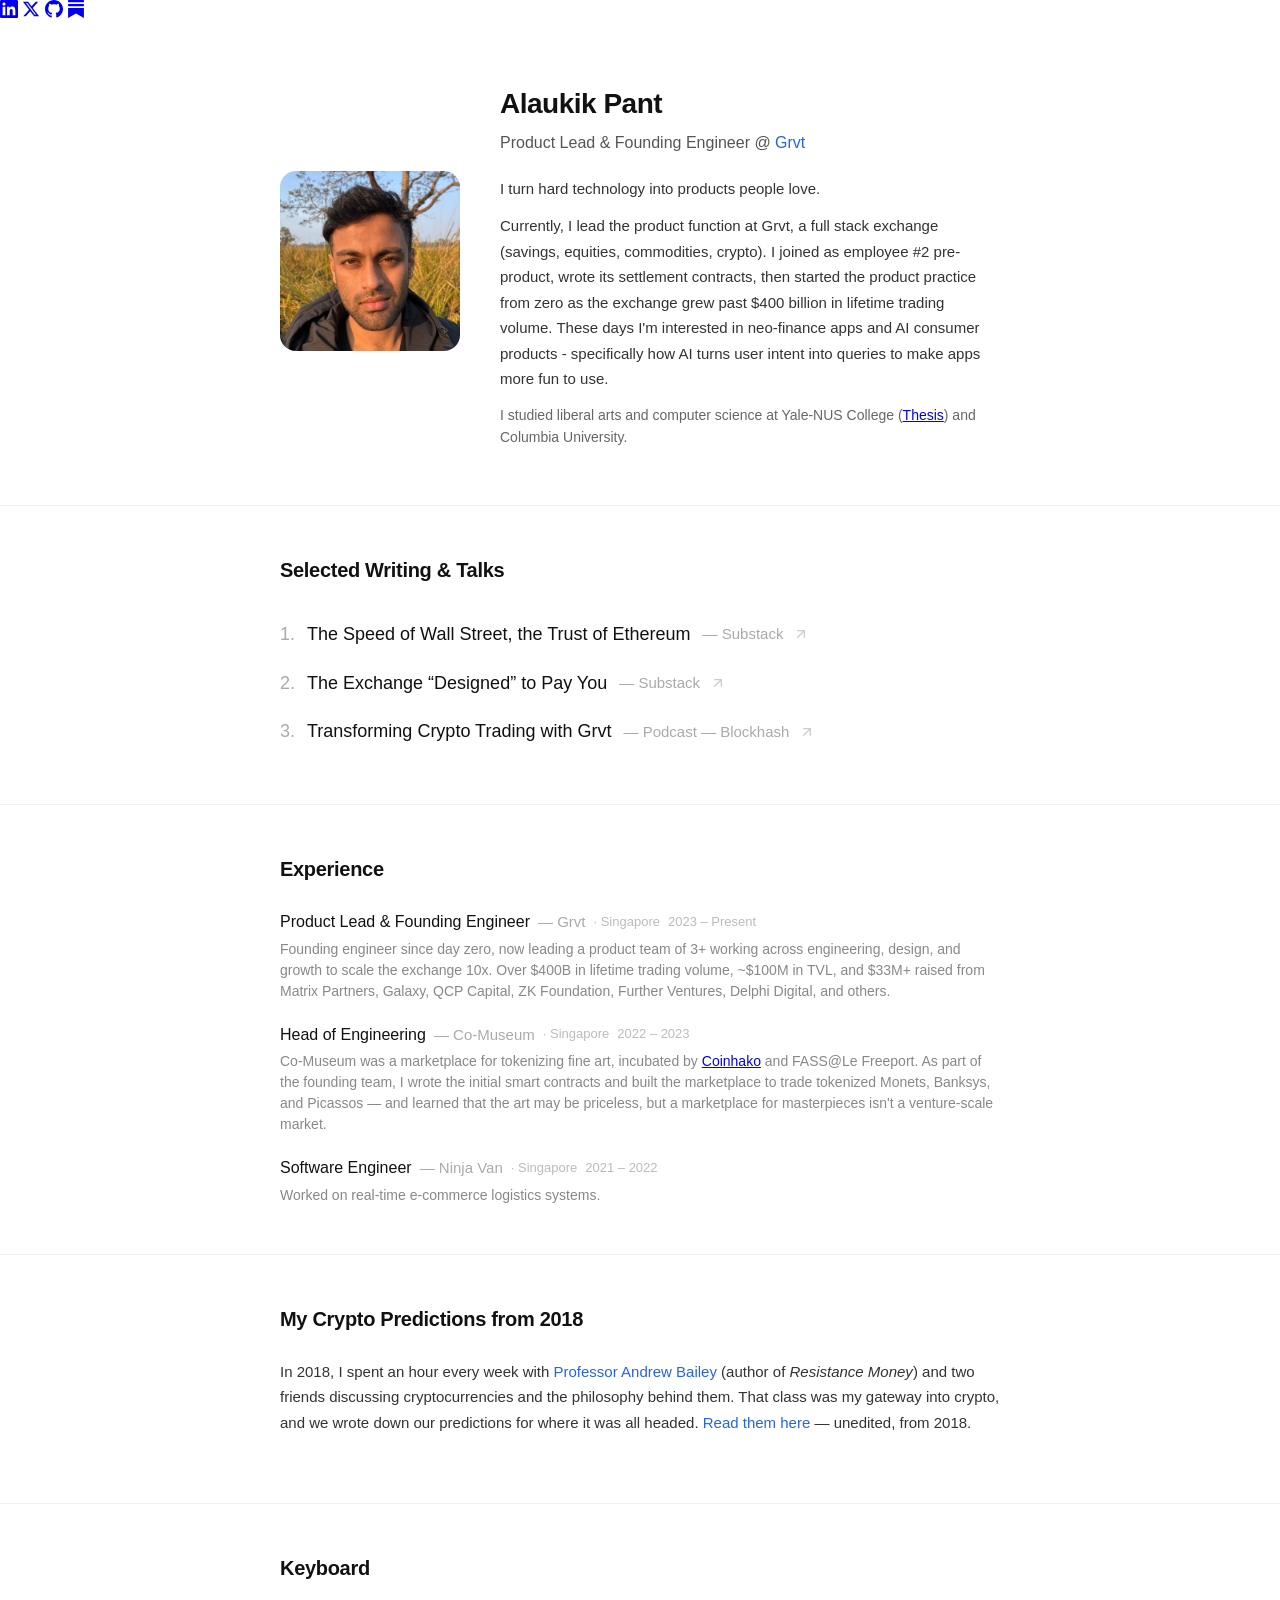
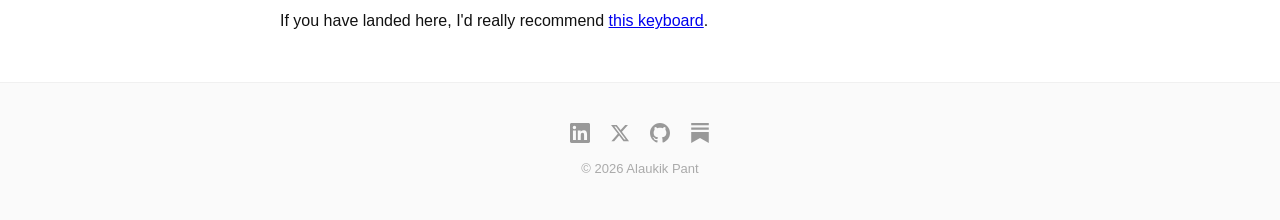
==== about/index.html @ fc163497 "two-column hero, top-right icons, visit beacon" ====
<!DOCTYPE html>
<html lang="en">
<head>
  <meta charset="UTF-8">
  <meta name="viewport" content="width=device-width, initial-scale=1.0">
  <title>Alaukik Pant | Product Lead & Founding Engineer at Grvt</title>
  <meta name="google-site-verification" content="AYKTh3HWrLL0iZPIjlLAtLXVnEZb4j3hnVBPJ3sY-XA">
  <meta name="description" content="Alaukik Pant — Product Lead & Founding Engineer at Grvt. Building financial products on crypto rails at the intersection of derivatives, blockchains, tokenization, and product strategy.">
  <link rel="canonical" href="https://lowkeyanp.com/about">
  <link rel="icon" type="image/svg+xml" href="/favicon.svg">

  <!-- Structured data: Person -->
  <script type="application/ld+json">
  {
    "@context": "https://schema.org",
    "@type": "Person",
    "name": "Alaukik Pant",
    "url": "https://lowkeyanp.com/about",
    "image": "https://lowkeyanp.com/alaukik.jpg",
    "jobTitle": "Product Lead & Founding Engineer",
    "worksFor": {
      "@type": "Organization",
      "name": "Grvt",
      "url": "https://grvt.io"
    },
    "alumniOf": [
      { "@type": "CollegeOrUniversity", "name": "Yale-NUS College" },
      { "@type": "CollegeOrUniversity", "name": "Columbia University" }
    ],
    "sameAs": [
      "https://www.linkedin.com/in/alaukikpant/",
      "https://x.com/lowkey_anp",
      "https://github.com/alaukiknpant",
      "https://lowkeyanp.substack.com/"
    ]
  }
  </script>

  <!-- Open Graph -->
  <meta property="og:type" content="website">
  <meta property="og:site_name" content="Alaukik Pant">
  <meta property="og:title" content="Alaukik Pant">
  <meta property="og:description" content="Product Lead & Founding Engineer at Grvt. Building financial products on crypto rails at the intersection of derivatives, blockchains, tokenization, and product strategy.">
  <meta property="og:url" content="https://lowkeyanp.com/about">
  <meta property="og:image" content="https://lowkeyanp.com/alaukik.jpg">

  <!-- Twitter Card -->
  <meta name="twitter:card" content="summary">
  <meta name="twitter:site" content="@lowkey_anp">
  <meta name="twitter:creator" content="@lowkey_anp">
  <meta name="twitter:title" content="Alaukik Pant">
  <meta name="twitter:description" content="Product Lead & Founding Engineer at Grvt. Building financial products on crypto rails at the intersection of derivatives, blockchains, tokenization, and product strategy.">
  <meta name="twitter:image" content="https://lowkeyanp.com/alaukik.jpg">

  <link rel="stylesheet" href="/styles.css">
  <!-- Cloudflare Web Analytics -->
  <script defer src="https://static.cloudflareinsights.com/beacon.min.js" data-cf-beacon='{"token": "0cdf27c9e2a84dd6ba9b512bd5eab449"}'></script>
  <!-- End Cloudflare Web Analytics -->
</head>
<body>

    <header class="topbar">
    <div class="topbar-inner">
      <nav class="topbar-social" aria-label="Social links">
        <a href="https://www.linkedin.com/in/alaukikpant/" target="_blank" rel="noopener" aria-label="LinkedIn"><svg viewBox="0 0 24 24" width="18" height="18" fill="currentColor"><path d="M20.447 20.452h-3.554v-5.569c0-1.328-.027-3.037-1.852-3.037-1.853 0-2.136 1.445-2.136 2.939v5.667H9.351V9h3.414v1.561h.046c.477-.9 1.637-1.85 3.37-1.85 3.601 0 4.267 2.37 4.267 5.455v6.286zM5.337 7.433a2.062 2.062 0 01-2.063-2.065 2.064 2.064 0 112.063 2.065zm1.782 13.019H3.555V9h3.564v11.452zM22.225 0H1.771C.792 0 0 .774 0 1.729v20.542C0 23.227.792 24 1.771 24h20.451C23.2 24 24 23.227 24 22.271V1.729C24 .774 23.2 0 22.222 0h.003z"/></svg></a>
        <a href="https://x.com/lowkey_anp" target="_blank" rel="noopener" aria-label="X"><svg viewBox="0 0 24 24" width="18" height="18" fill="currentColor"><path d="M18.244 2.25h3.308l-7.227 8.26 8.502 11.24H16.17l-5.214-6.817L4.99 21.75H1.68l7.73-8.835L1.254 2.25H8.08l4.713 6.231zm-1.161 17.52h1.833L7.084 4.126H5.117z"/></svg></a>
        <a href="https://github.com/alaukiknpant" target="_blank" rel="noopener" aria-label="GitHub"><svg viewBox="0 0 24 24" width="18" height="18" fill="currentColor"><path d="M12 0c-6.626 0-12 5.373-12 12 0 5.302 3.438 9.8 8.207 11.387.599.111.793-.261.793-.577v-2.234c-3.338.726-4.033-1.416-4.033-1.416-.546-1.387-1.333-1.756-1.333-1.756-1.089-.745.083-.729.083-.729 1.205.084 1.839 1.237 1.839 1.237 1.07 1.834 2.807 1.304 3.492.997.107-.775.418-1.305.762-1.604-2.665-.305-5.467-1.334-5.467-5.931 0-1.311.469-2.381 1.236-3.221-.124-.303-.535-1.524.117-3.176 0 0 1.008-.322 3.301 1.23.957-.266 1.983-.399 3.003-.404 1.02.005 2.047.138 3.006.404 2.291-1.552 3.297-1.23 3.297-1.23.653 1.653.242 2.874.118 3.176.77.84 1.235 1.911 1.235 3.221 0 4.609-2.807 5.624-5.479 5.921.43.372.823 1.102.823 2.222v3.293c0 .319.192.694.801.576 4.765-1.589 8.199-6.086 8.199-11.386 0-6.627-5.373-12-12-12z"/></svg></a>
        <a href="https://lowkeyanp.substack.com/" target="_blank" rel="noopener" aria-label="Substack"><svg viewBox="0 0 24 24" width="18" height="18" fill="currentColor"><path d="M22.539 8.242H1.46V5.406h21.08v2.836zM1.46 10.812V24L12 18.11 22.54 24V10.812H1.46zM22.54 0H1.46v2.836h21.08V0z"/></svg></a>
      </nav>
    </div>
  </header>

  <main>

    <!-- Hero -->
    <section class="hero">
      <div class="hero-inner">
        <div class="hero-photo">
          <img src="/alaukik.jpg" alt="Alaukik Pant" />
        </div>
        <div class="hero-text">
          <h1>Alaukik Pant</h1>
          <p class="hero-role">Product Lead & Founding Engineer @ <a href="https://grvt.io" target="_blank" rel="noopener">Grvt</a></p>
          <p class="hero-bio">I turn hard technology into products people love.</p>
          <p class="hero-bio">Currently, I lead the product function at Grvt, a full stack exchange (savings, equities, commodities, crypto). I joined as employee #2 pre-product, wrote its settlement contracts, then started the product practice from zero as the exchange grew past $400 billion in lifetime trading volume. These days I'm interested in neo-finance apps and AI consumer products - specifically how AI turns user intent into queries to make apps more fun to use.</p>
          <p class="hero-edu">I studied liberal arts and computer science at Yale-NUS College (<a href="https://ilyasergey.net/assets/pdf/papers/Alaukik-Pant-Capstone.pdf" target="_blank" rel="noopener">Thesis</a>) and Columbia University.</p>
        </div>
      </div>
    </section>

    <!-- Writing & Talks -->
    <section class="section">
      <div class="section-inner">
        <h2>Selected Writing & Talks</h2>
        <div class="cards">
          <a href="https://lowkeyanp.substack.com/p/the-speed-of-wall-street-the-trust" target="_blank" rel="noopener" class="card">
            <span class="card-number">1.</span>
            <span class="card-title">The Speed of Wall Street, the Trust of Ethereum</span>
            <span class="card-source">Substack</span>
            <svg class="card-arrow" width="16" height="16" viewBox="0 0 24 24" fill="none" stroke="currentColor" stroke-width="2" stroke-linecap="round" stroke-linejoin="round"><line x1="7" y1="17" x2="17" y2="7"/><polyline points="7 7 17 7 17 17"/></svg>
          </a>
          <a href="https://lowkeyanp.substack.com/p/38414883-9e41-453d-8dd5-8f0fce562d04" target="_blank" rel="noopener" class="card">
            <span class="card-number">2.</span>
            <span class="card-title">The Exchange &ldquo;Designed&rdquo; to Pay You</span>
            <span class="card-source">Substack</span>
            <svg class="card-arrow" width="16" height="16" viewBox="0 0 24 24" fill="none" stroke="currentColor" stroke-width="2" stroke-linecap="round" stroke-linejoin="round"><line x1="7" y1="17" x2="17" y2="7"/><polyline points="7 7 17 7 17 17"/></svg>
          </a>
          <a href="https://www.youtube.com/watch?v=D9rjHwnZIdc&t=1478s" target="_blank" rel="noopener" class="card">
            <span class="card-number">3.</span>
            <span class="card-title">Transforming Crypto Trading with Grvt</span>
            <span class="card-source">Podcast — Blockhash</span>
            <svg class="card-arrow" width="16" height="16" viewBox="0 0 24 24" fill="none" stroke="currentColor" stroke-width="2" stroke-linecap="round" stroke-linejoin="round"><line x1="7" y1="17" x2="17" y2="7"/><polyline points="7 7 17 7 17 17"/></svg>
          </a>
        </div>
      </div>
    </section>

    <!-- Experience -->
    <section class="section">
      <div class="section-inner">
        <h2>Experience</h2>
        <div class="experience-list">
          <div class="experience-item">
            <div class="experience-header">
              <span class="experience-role">Product Lead & Founding Engineer</span>
              <span class="experience-company"><a href="https://grvt.io" target="_blank" rel="noopener">Grvt</a></span>
              <span class="experience-location">Singapore</span>
              <span class="experience-duration">2023 – Present</span>
            </div>
            <p class="experience-desc">Founding engineer since day zero, now leading a product team of 3+ working across engineering, design, and growth to scale the exchange 10x. Over $400B in lifetime trading volume, ~$100M in TVL, and $33M+ raised from Matrix Partners, Galaxy, QCP Capital, ZK Foundation, Further Ventures, Delphi Digital, and others.</p>
          </div>
          <div class="experience-item">
            <div class="experience-header">
              <span class="experience-role">Head of Engineering</span>
              <span class="experience-company">Co-Museum</span>
              <span class="experience-location">Singapore</span>
              <span class="experience-duration">2022 – 2023</span>
            </div>
            <p class="experience-desc">Co-Museum was a marketplace for tokenizing fine art, incubated by <a href="https://www.coinhako.com" target="_blank" rel="noopener">Coinhako</a> and FASS@Le Freeport. As part of the founding team, I wrote the initial smart contracts and built the marketplace to trade tokenized Monets, Banksys, and Picassos — and learned that the art may be priceless, but a marketplace for masterpieces isn't a venture-scale market.</p>
          </div>
          <div class="experience-item">
            <div class="experience-header">
              <span class="experience-role">Software Engineer</span>
              <span class="experience-company"><a href="https://www.ninjavan.co" target="_blank" rel="noopener">Ninja Van</a></span>
              <span class="experience-location">Singapore</span>
              <span class="experience-duration">2021 – 2022</span>
            </div>
            <p class="experience-desc">Worked on real-time e-commerce logistics systems.</p>
          </div>
        </div>
      </div>
    </section>

    <!-- Predictions -->
    <section class="section crypto-origin">
      <div class="section-inner">
        <h2>My Crypto Predictions from 2018</h2>
        <div class="crypto-origin-text">
          <p>In 2018, I spent an hour every week with <a href="https://x.com/resistancemoney" target="_blank" rel="noopener">Professor Andrew Bailey</a> (author of <em>Resistance Money</em>) and two friends discussing cryptocurrencies and the philosophy behind them. That class was my gateway into crypto, and we wrote down our predictions for where it was all headed. <a href="/predictions">Read them here</a> — unedited, from 2018.</p>
        </div>
      </div>
    </section>

    <!-- Keyboard -->
    <section class="section keyboard-origin">
      <div class="section-inner">
        <h2>Keyboard</h2>
        <div class="keyboard-origin-text">
          <p>If you have landed here, I'd really recommend <a href="https://ergodox-ez.com/" target="_blank" rel="noopener">this keyboard</a>.</p>
        </div>
      </div>
    </section>

  </main>

  <!-- Footer -->
  <footer class="footer">
    <div class="footer-inner">
      <div class="footer-links">
        <a href="https://www.linkedin.com/in/alaukikpant/" target="_blank" rel="noopener" aria-label="LinkedIn">
          <svg viewBox="0 0 24 24" width="20" height="20" fill="currentColor"><path d="M20.447 20.452h-3.554v-5.569c0-1.328-.027-3.037-1.852-3.037-1.853 0-2.136 1.445-2.136 2.939v5.667H9.351V9h3.414v1.561h.046c.477-.9 1.637-1.85 3.37-1.85 3.601 0 4.267 2.37 4.267 5.455v6.286zM5.337 7.433a2.062 2.062 0 01-2.063-2.065 2.064 2.064 0 112.063 2.065zm1.782 13.019H3.555V9h3.564v11.452zM22.225 0H1.771C.792 0 0 .774 0 1.729v20.542C0 23.227.792 24 1.771 24h20.451C23.2 24 24 23.227 24 22.271V1.729C24 .774 23.2 0 22.222 0h.003z"/></svg>
        </a>
        <a href="https://x.com/lowkey_anp" target="_blank" rel="noopener" aria-label="X">
          <svg viewBox="0 0 24 24" width="20" height="20" fill="currentColor"><path d="M18.244 2.25h3.308l-7.227 8.26 8.502 11.24H16.17l-5.214-6.817L4.99 21.75H1.68l7.73-8.835L1.254 2.25H8.08l4.713 6.231zm-1.161 17.52h1.833L7.084 4.126H5.117z"/></svg>
        </a>
        <a href="https://github.com/alaukiknpant" target="_blank" rel="noopener" aria-label="GitHub">
          <svg viewBox="0 0 24 24" width="20" height="20" fill="currentColor"><path d="M12 0c-6.626 0-12 5.373-12 12 0 5.302 3.438 9.8 8.207 11.387.599.111.793-.261.793-.577v-2.234c-3.338.726-4.033-1.416-4.033-1.416-.546-1.387-1.333-1.756-1.333-1.756-1.089-.745.083-.729.083-.729 1.205.084 1.839 1.237 1.839 1.237 1.07 1.834 2.807 1.304 3.492.997.107-.775.418-1.305.762-1.604-2.665-.305-5.467-1.334-5.467-5.931 0-1.311.469-2.381 1.236-3.221-.124-.303-.535-1.524.117-3.176 0 0 1.008-.322 3.301 1.23.957-.266 1.983-.399 3.003-.404 1.02.005 2.047.138 3.006.404 2.291-1.552 3.297-1.23 3.297-1.23.653 1.653.242 2.874.118 3.176.77.84 1.235 1.911 1.235 3.221 0 4.609-2.807 5.624-5.479 5.921.43.372.823 1.102.823 2.222v3.293c0 .319.192.694.801.576 4.765-1.589 8.199-6.086 8.199-11.386 0-6.627-5.373-12-12-12z"/></svg>
        </a>
        <a href="https://lowkeyanp.substack.com/" target="_blank" rel="noopener" aria-label="Substack">
          <svg viewBox="0 0 24 24" width="20" height="20" fill="currentColor"><path d="M22.539 8.242H1.46V5.406h21.08v2.836zM1.46 10.812V24L12 18.11 22.54 24V10.812H1.46zM22.54 0H1.46v2.836h21.08V0z"/></svg>
        </a>
      </div>
      <p class="footer-copy">&copy; 2026 Alaukik Pant</p>
    </div>
  </footer>
  <!-- visit beacon -->
  <script>
  (function () {
    try {
      if (sessionStorage.getItem('vb_sent')) return;
      function send() {
        if (sessionStorage.getItem('vb_sent')) return;
        sessionStorage.setItem('vb_sent', '1');
        fetch('https://visit-digest.alaukikn-pant.workers.dev/hit?p=' + encodeURIComponent(location.pathname), { mode: 'cors', keepalive: true, credentials: 'omit' }).catch(function () {});
      }
      function arm() { setTimeout(function () { if (!document.hidden) send(); else arm(); }, 2000); }
      arm();
    } catch (e) {}
  })();
  </script>
</body>
</html>
---- styles.css ----
/* Reset */
*, *::before, *::after {
  margin: 0;
  padding: 0;
  box-sizing: border-box;
}

body {
  font-family: -apple-system, BlinkMacSystemFont, 'Segoe UI', Roboto, Helvetica, Arial, sans-serif;
  background: #ffffff;
  color: #111;
  line-height: 1.6;
  -webkit-font-smoothing: antialiased;
  overflow-x: hidden;
}

/* Header */







/* Language Dropdown */











/* Hero */
.social-links {
  display: flex;
  gap: 18px;
  margin: 12px 0 16px;
}

.social-links a {
  color: #666;
  transition: color 0.2s;
  display: flex;
}

.social-links a:hover {
  color: #111;
}

.hero {
  padding: 56px 24px 56px;
}

.hero-inner {
  max-width: 720px;
  margin: 0 auto;
  display: flex;
  gap: 40px;
  align-items: center;
}

.hero-photo img {
  width: 180px;
  height: 180px;
  border-radius: 16px;
  object-fit: cover;
  flex-shrink: 0;
}

.hero-text h1 {
  font-size: 28px;
  font-weight: 700;
  color: #111;
  margin-bottom: 4px;
  letter-spacing: -0.5px;
}

.hero-role {
  font-size: 16px;
  color: #555;
  margin-bottom: 20px;
  font-weight: 500;
}

.hero-role a {
  color: #2563eb;
  text-decoration: none;
}

.hero-role a:hover {
  text-decoration: underline;
}

.hero-bio {
  font-size: 15px;
  color: #333;
  line-height: 1.7;
  margin-bottom: 12px;
}

.hero-edu {
  font-size: 14px;
  color: #666;
  line-height: 1.6;
}

/* Sections */
.section {
  padding: 48px 24px;
  border-top: 1px solid #f0f0f0;
}

.section-inner {
  max-width: 720px;
  margin: 0 auto;
}

.section-inner h2 {
  font-size: 20px;
  font-weight: 600;
  color: #111;
  margin-bottom: 24px;
  letter-spacing: -0.3px;
}

/* Crypto Origin Section */
.crypto-origin-text {
  margin-bottom: 20px;
}

.crypto-origin-text p {
  font-size: 15px;
  color: #333;
  line-height: 1.7;
  margin-bottom: 12px;
}

.crypto-origin-text a {
  color: #2563eb;
  text-decoration: none;
}

.crypto-origin-text a:hover {
  text-decoration: underline;
}

/* Experience */
.experience-list {
  display: flex;
  flex-direction: column;
  gap: 20px;
}

.experience-item {
  display: flex;
  flex-direction: column;
  gap: 4px;
}

.experience-header {
  display: flex;
  align-items: center;
  gap: 8px;
  flex-wrap: wrap;
}

.experience-role {
  font-size: 16px;
  font-weight: 500;
  color: #111;
}

.experience-company {
  font-size: 15px;
  color: #aaa;
}

.experience-company::before {
  content: "\2014\00a0";
}

.experience-company a {
  color: inherit;
  text-decoration: none;
}

.experience-company a:hover {
  color: #2563eb;
}

.experience-location {
  font-size: 13px;
  color: #bbb;
}

.experience-location::before {
  content: "\00b7\00a0";
}

.experience-duration {
  font-size: 13px;
  color: #bbb;
}

.experience-desc {
  font-size: 14px;
  color: #888;
  line-height: 1.5;
}

/* Cards */
.cards {
  display: flex;
  flex-direction: column;
  gap: 0;
}

.card {
  display: flex;
  align-items: center;
  gap: 8px;
  padding: 10px 0;
  text-decoration: none;
  color: inherit;
  border: none;
  background: none;
  transition: color 0.2s;
  flex-wrap: wrap;
}

.card:hover {
  color: #2563eb;
}

.card-number {
  font-size: 18px;
  font-weight: 500;
  color: #aaa;
  margin-right: 4px;
  flex-shrink: 0;
}

.card-title {
  font-size: 18px;
  font-weight: 500;
  color: inherit;
}

.card-source {
  font-size: 15px;
  color: #aaa;
  margin-left: 4px;
}

.card-source::before {
  content: "\2014\00a0";
}

.card-arrow {
  flex-shrink: 0;
  color: #ccc;
  transition: color 0.2s;
  margin-left: 2px;
}

.card:hover .card-arrow {
  color: #2563eb;
}

/* Tags */
.tags {
  display: flex;
  flex-wrap: wrap;
  gap: 10px;
}

.tag {
  padding: 4px 10px;
  background: none;
  border-radius: 12px;
  font-size: 13px;
  color: #999;
  border: none;
}

/* Footer */
.footer {
  background: #fafafa;
  border-top: 1px solid #f0f0f0;
  padding: 40px 24px;
}

.footer-inner {
  max-width: 720px;
  margin: 0 auto;
  text-align: center;
}

.footer-links {
  display: flex;
  justify-content: center;
  gap: 20px;
  margin-bottom: 16px;
}

.footer-links a {
  color: #999;
  transition: color 0.2s;
  display: flex;
}

.footer-links a:hover {
  color: #111;
}

.footer-copy {
  font-size: 13px;
  color: #aaa;
}

/* Article / Predictions Page */
.article {
  padding: 48px 24px 64px;
}

.article-inner {
  max-width: 720px;
  margin: 0 auto;
}

.back-link {
  display: inline-block;
  font-size: 14px;
  color: #2563eb;
  text-decoration: none;
  margin-bottom: 32px;
  transition: color 0.2s;
}

.back-link:hover {
  color: #1d4ed8;
}

.article-title {
  font-size: 28px;
  font-weight: 700;
  color: #111;
  margin-bottom: 4px;
  letter-spacing: -0.5px;
}

.article-subtitle {
  font-size: 15px;
  color: #888;
  margin-bottom: 40px;
}

.article-body h2 {
  font-size: 20px;
  font-weight: 600;
  color: #111;
  margin-top: 40px;
  margin-bottom: 16px;
  letter-spacing: -0.3px;
}

.article-body p {
  font-size: 15px;
  color: #333;
  line-height: 1.8;
  margin-bottom: 16px;
}

.article-body ol {
  margin-bottom: 16px;
  padding-left: 24px;
}

.article-body li {
  font-size: 15px;
  color: #333;
  line-height: 1.8;
  margin-bottom: 12px;
}

.article-divider {
  border: none;
  border-top: 1px solid #f0f0f0;
  margin: 48px 0 32px;
}

.article-haiku {
  text-align: center;
  color: #888;
  font-size: 15px;
  line-height: 1.8;
}

.article-haiku em {
  font-style: italic;
}

.haiku-note {
  font-size: 13px;
  color: #bbb;
  margin-top: 12px;
  font-style: italic;
}

/* Mobile */
@media (max-width: 640px) {
  .hero {
    padding: 48px 24px 40px;
  }

  .hero-inner {
    flex-direction: column;
    align-items: center;
    text-align: center;
    gap: 24px;
  }

  .hero-photo img {
    width: 120px;
    height: 120px;
  }

  .hero-text h1 {
    font-size: 24px;
  }

  .section {
    padding: 36px 24px;
  }

  .tags {
    justify-content: center;
  }

  /* Experience header: stack vertically */
  .experience-header {
    flex-direction: column;
    align-items: flex-start;
    gap: 2px;
  }

  .experience-company::before,
  .experience-location::before {
    content: "";
  }

  /* Cards: allow wrapping */
  .card {
    align-items: flex-start;
  }

  .card-title {
    font-size: 16px;
  }

  .card-source {
    font-size: 14px;
  }

  /* Header adjustments */


  /* Article page */
  .article {
    padding: 36px 24px 48px;
  }

  .article-title {
    font-size: 24px;
  }
}
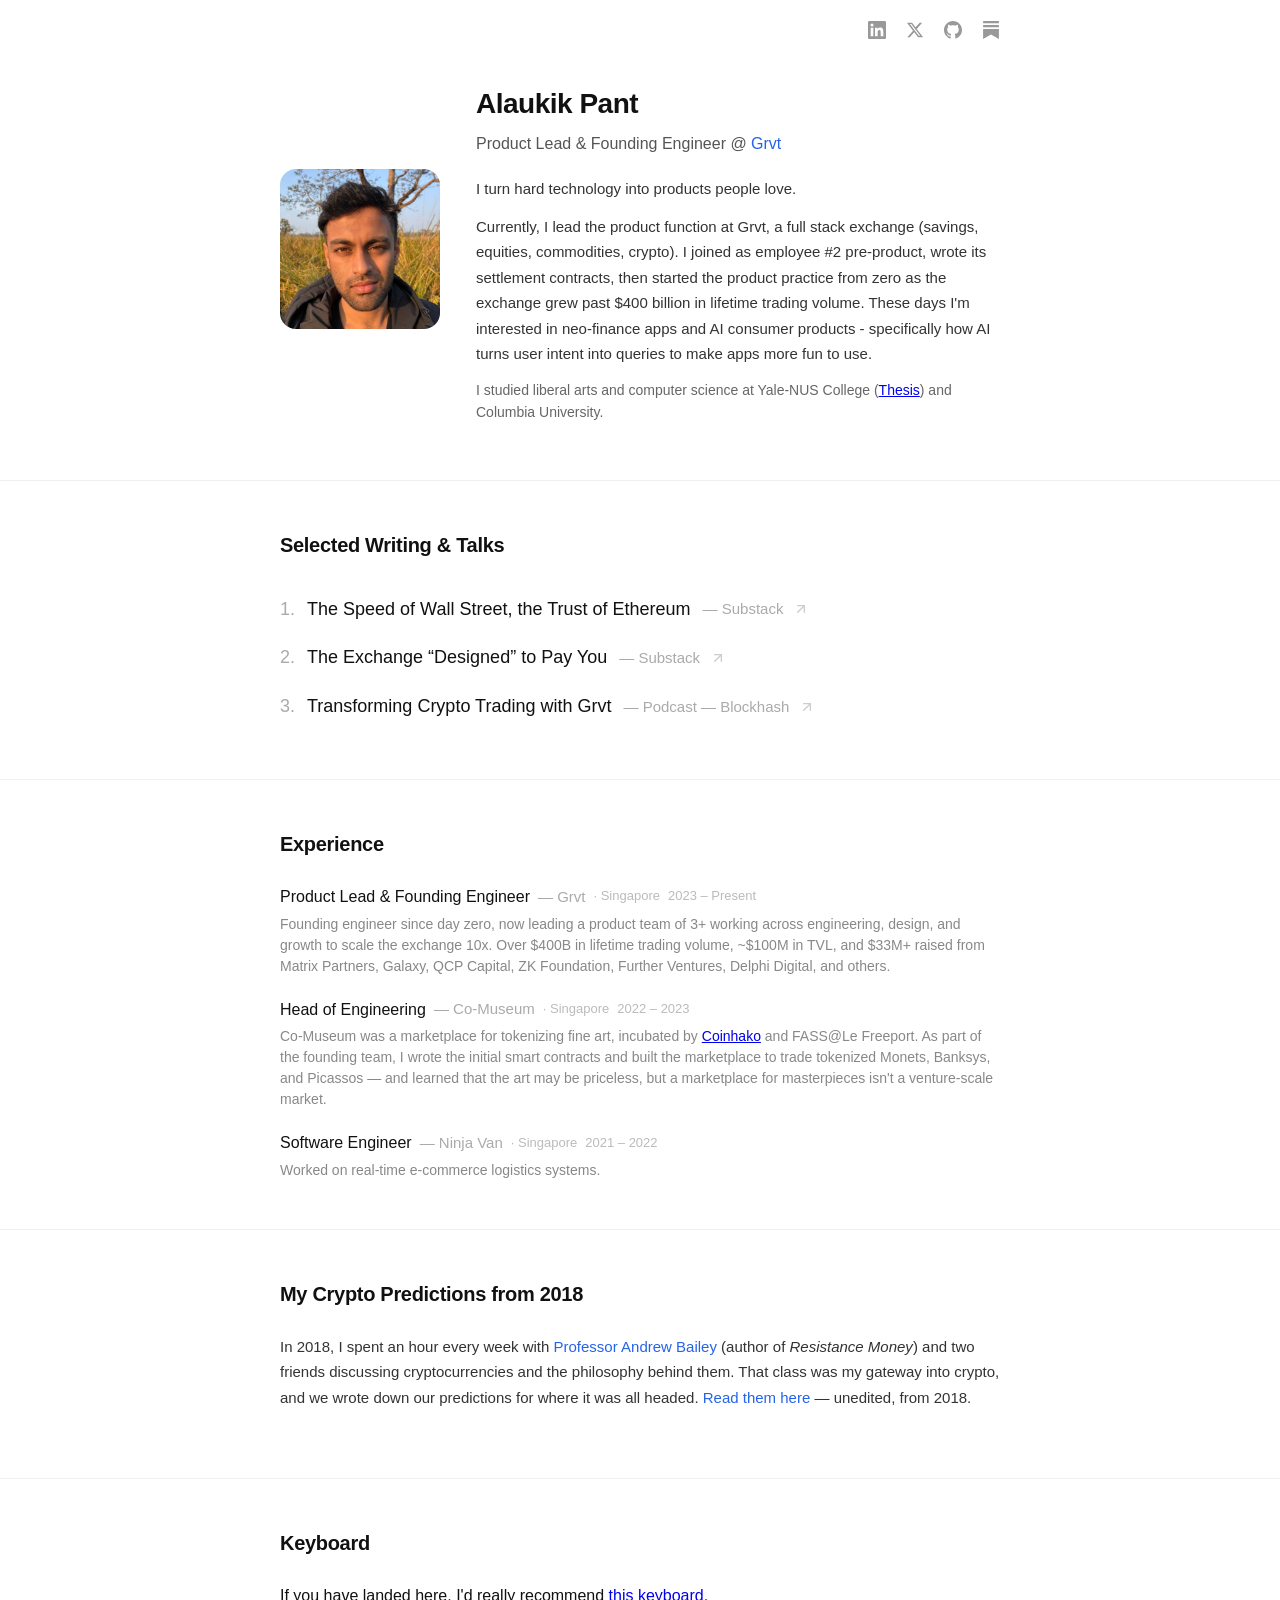
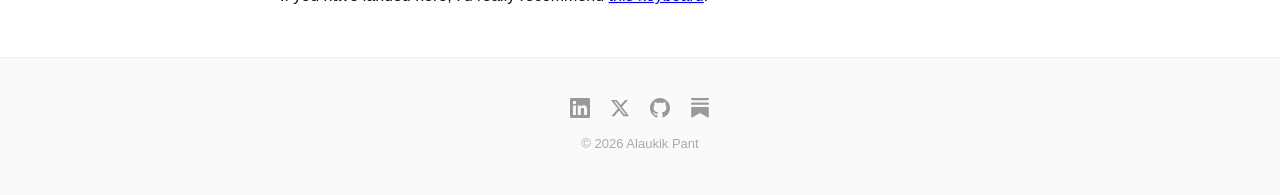
==== commit 0dff35e5: "posthog snippet, cache-busted stylesheet link" ====
--- a/about/index.html
+++ b/about/index.html
@@ -52,10 +52,18 @@
   <meta name="twitter:description" content="Product Lead & Founding Engineer at Grvt. Building financial products on crypto rails at the intersection of derivatives, blockchains, tokenization, and product strategy.">
   <meta name="twitter:image" content="https://lowkeyanp.com/alaukik.jpg">
 
-  <link rel="stylesheet" href="/styles.css">
+  <link rel="stylesheet" href="/styles.css?v=3">
   <!-- Cloudflare Web Analytics -->
   <script defer src="https://static.cloudflareinsights.com/beacon.min.js" data-cf-beacon='{"token": "0cdf27c9e2a84dd6ba9b512bd5eab449"}'></script>
   <!-- End Cloudflare Web Analytics -->
+  <script>
+    !function(t,e){var o,n,p,r;e.__SV||(window.posthog=e,e._i=[],e.init=function(i,s,a){function g(t,e){var o=e.split(".");2==o.length&&(t=t[o[0]],e=o[1]),t[e]=function(){t.push([e].concat(Array.prototype.slice.call(arguments,0)))}}(p=t.createElement("script")).type="text/javascript",p.crossOrigin="anonymous",p.async=!0,p.src=s.api_host.replace(".i.posthog.com","-assets.i.posthog.com")+"/static/array.js",(r=t.getElementsByTagName("script")[0]).parentNode.insertBefore(p,r);var u=e;for(void 0!==a?u=e[a]=[]:a="posthog",u.people=u.people||[],u.toString=function(t){var e="posthog";return"posthog"!==a&&(e+="."+a),t||(e+=" (stub)"),e},u.people.toString=function(){return u.toString(1)+".people (stub)"},o="init capture register register_once register_for_session unregister unregister_for_session getFeatureFlag getFeatureFlagPayload isFeatureEnabled reloadFeatureFlags updateEarlyAccessFeatureEnrollment getEarlyAccessFeatures on onFeatureFlags onSurveysLoaded onSessionId getSurveys getActiveMatchingSurveys renderSurvey canRenderSurvey identify setPersonProperties group resetGroups reset reset_for_session get_distinct_id getGroups get_session_id get_session_replay_url alias set_config startSessionRecording stopSessionRecording sessionRecordingStarted captureException loadToolbar get_property getSessionProperty createPersonProfile opt_in_capturing opt_out_capturing has_opted_in_capturing has_opted_out_capturing clear_opt_in_out_capturing debug".split(" "),n=0;n<o.length;n++)g(u,o[n]);e._i.push([i,s,a])},e.__SV=1)}(document,window.posthog||[]);
+    posthog.init('phc_pcvqtFaNrypmNbK2xLHW2eFrbLCgc6pKtyQwHqUUS33S', {
+      api_host: 'https://us.i.posthog.com',
+      defaults: '2026-05-30',
+      person_profiles: 'identified_only'
+    })
+  </script>
 </head>
 <body>
 
--- a/styles.css
+++ b/styles.css
@@ -34,38 +34,62 @@
 
 
 
+/* Top bar */
+.topbar {
+  padding: 18px 24px 0;
+}
+
+.topbar-inner {
+  max-width: 720px;
+  margin: 0 auto;
+  display: flex;
+  align-items: center;
+  justify-content: flex-end;
+  min-height: 24px;
+}
+
+.topbar-split {
+  justify-content: space-between;
+}
+
+.topbar .back-link {
+  margin-bottom: 0;
+}
+
+.topbar-social {
+  display: flex;
+  align-items: center;
+  gap: 20px;
+}
+
+.topbar-social a {
+  color: #999;
+  display: flex;
+  align-items: center;
+  transition: color 0.2s;
+}
+
+.topbar-social a:hover {
+  color: #111;
+}
+
 /* Hero */
-.social-links {
-  display: flex;
-  gap: 18px;
-  margin: 12px 0 16px;
-}
-
-.social-links a {
-  color: #666;
-  transition: color 0.2s;
-  display: flex;
-}
-
-.social-links a:hover {
-  color: #111;
-}
 
 .hero {
-  padding: 56px 24px 56px;
+  padding: 40px 24px 56px;
 }
 
 .hero-inner {
   max-width: 720px;
   margin: 0 auto;
   display: flex;
-  gap: 40px;
   align-items: center;
+  gap: 36px;
 }
 
 .hero-photo img {
-  width: 180px;
-  height: 180px;
+  width: 160px;
+  height: 160px;
   border-radius: 16px;
   object-fit: cover;
   flex-shrink: 0;
@@ -324,7 +348,7 @@
 
 /* Article / Predictions Page */
 .article {
-  padding: 48px 24px 64px;
+  padding: 36px 24px 64px;
 }
 
 .article-inner {
@@ -414,7 +438,7 @@
 /* Mobile */
 @media (max-width: 640px) {
   .hero {
-    padding: 48px 24px 40px;
+    padding: 32px 24px 40px;
   }
 
   .hero-inner {
@@ -471,7 +495,7 @@
 
   /* Article page */
   .article {
-    padding: 36px 24px 48px;
+    padding: 28px 24px 48px;
   }
 
   .article-title {
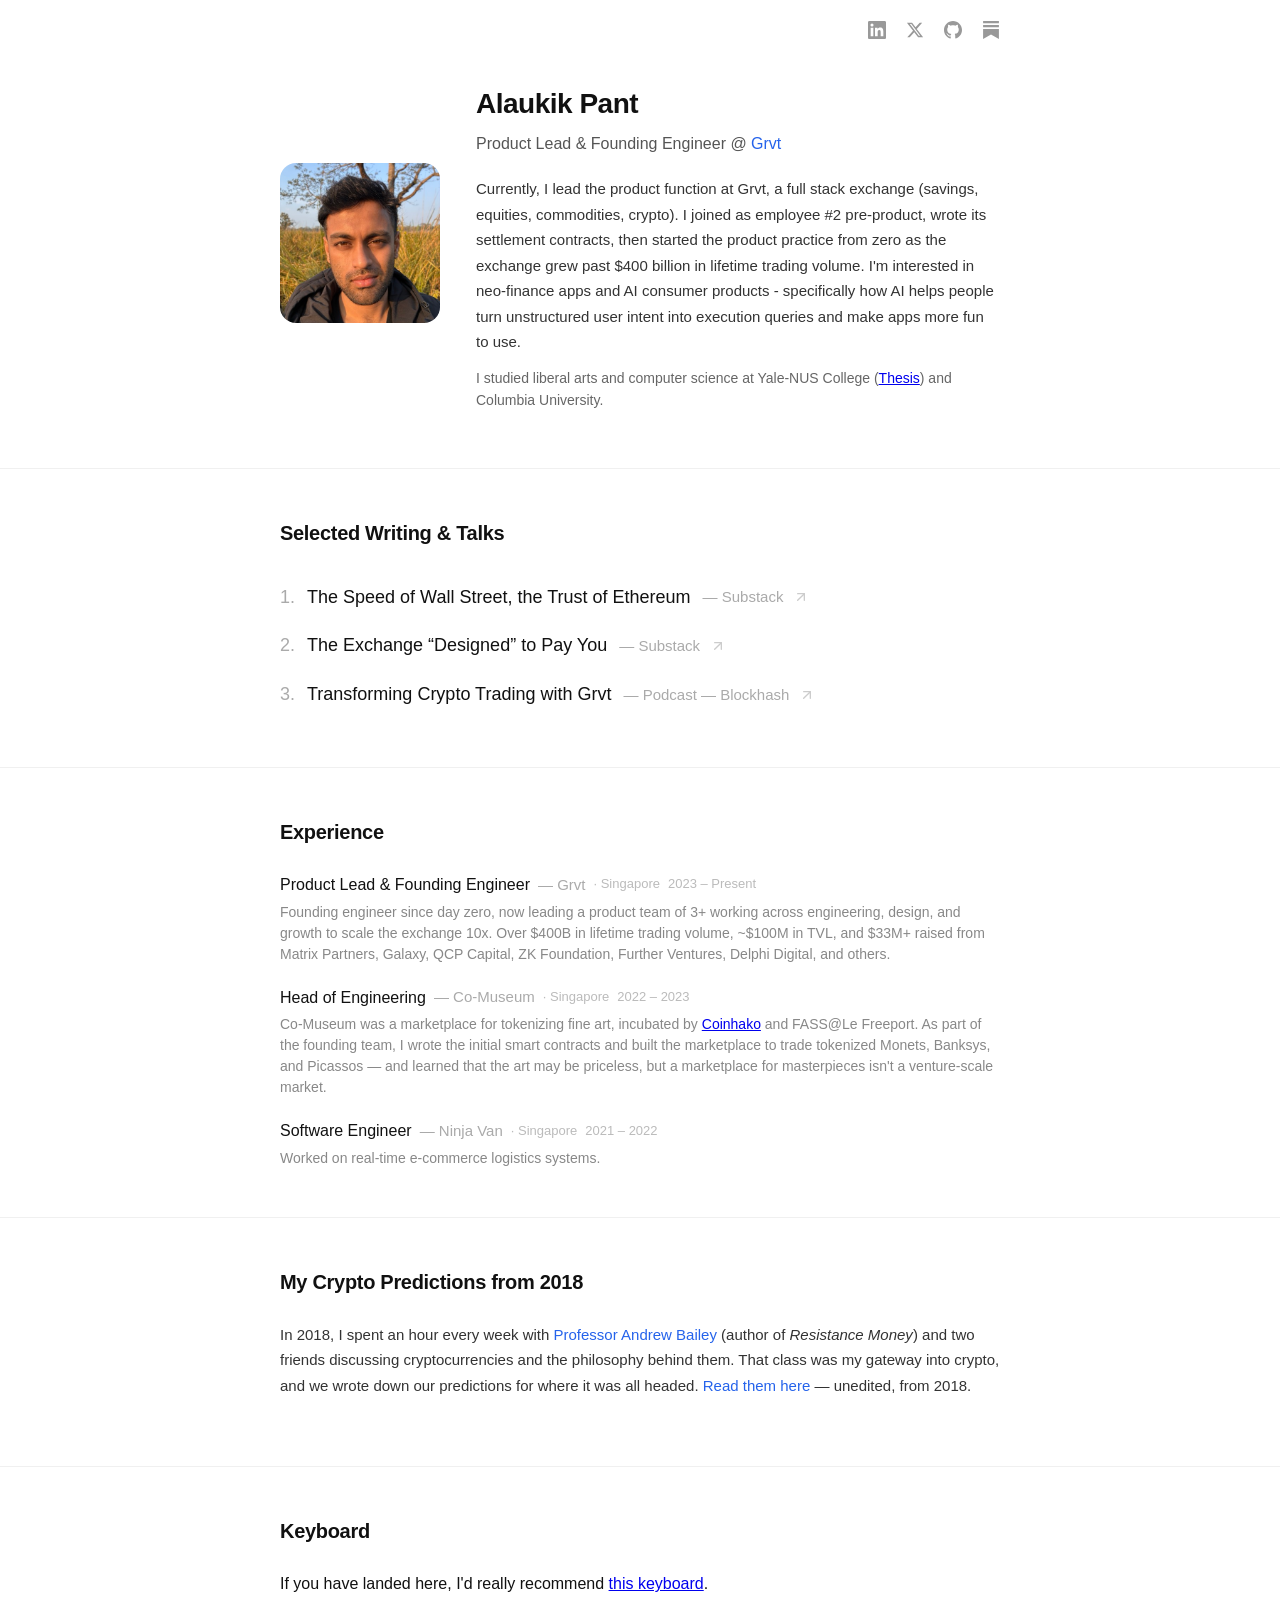
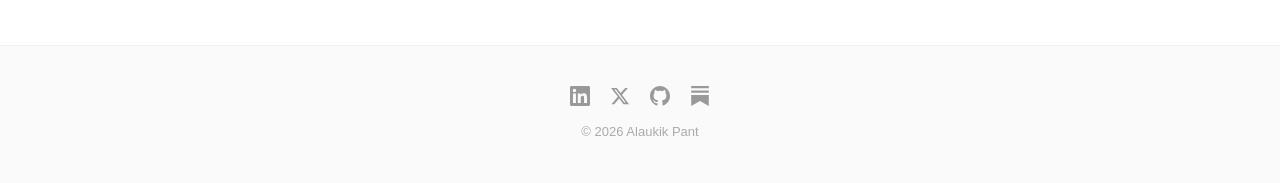
==== commit 2bda1f5c: "bio copy edits" ====
--- a/about/index.html
+++ b/about/index.html
@@ -89,8 +89,7 @@
         <div class="hero-text">
           <h1>Alaukik Pant</h1>
           <p class="hero-role">Product Lead & Founding Engineer @ <a href="https://grvt.io" target="_blank" rel="noopener">Grvt</a></p>
-          <p class="hero-bio">I turn hard technology into products people love.</p>
-          <p class="hero-bio">Currently, I lead the product function at Grvt, a full stack exchange (savings, equities, commodities, crypto). I joined as employee #2 pre-product, wrote its settlement contracts, then started the product practice from zero as the exchange grew past $400 billion in lifetime trading volume. These days I'm interested in neo-finance apps and AI consumer products - specifically how AI turns user intent into queries to make apps more fun to use.</p>
+          <p class="hero-bio">Currently, I lead the product function at Grvt, a full stack exchange (savings, equities, commodities, crypto). I joined as employee #2 pre-product, wrote its settlement contracts, then started the product practice from zero as the exchange grew past $400 billion in lifetime trading volume. I'm interested in neo-finance apps and AI consumer products - specifically how AI helps people turn unstructured user intent into execution queries and make apps more fun to use.</p>
           <p class="hero-edu">I studied liberal arts and computer science at Yale-NUS College (<a href="https://ilyasergey.net/assets/pdf/papers/Alaukik-Pant-Capstone.pdf" target="_blank" rel="noopener">Thesis</a>) and Columbia University.</p>
         </div>
       </div>
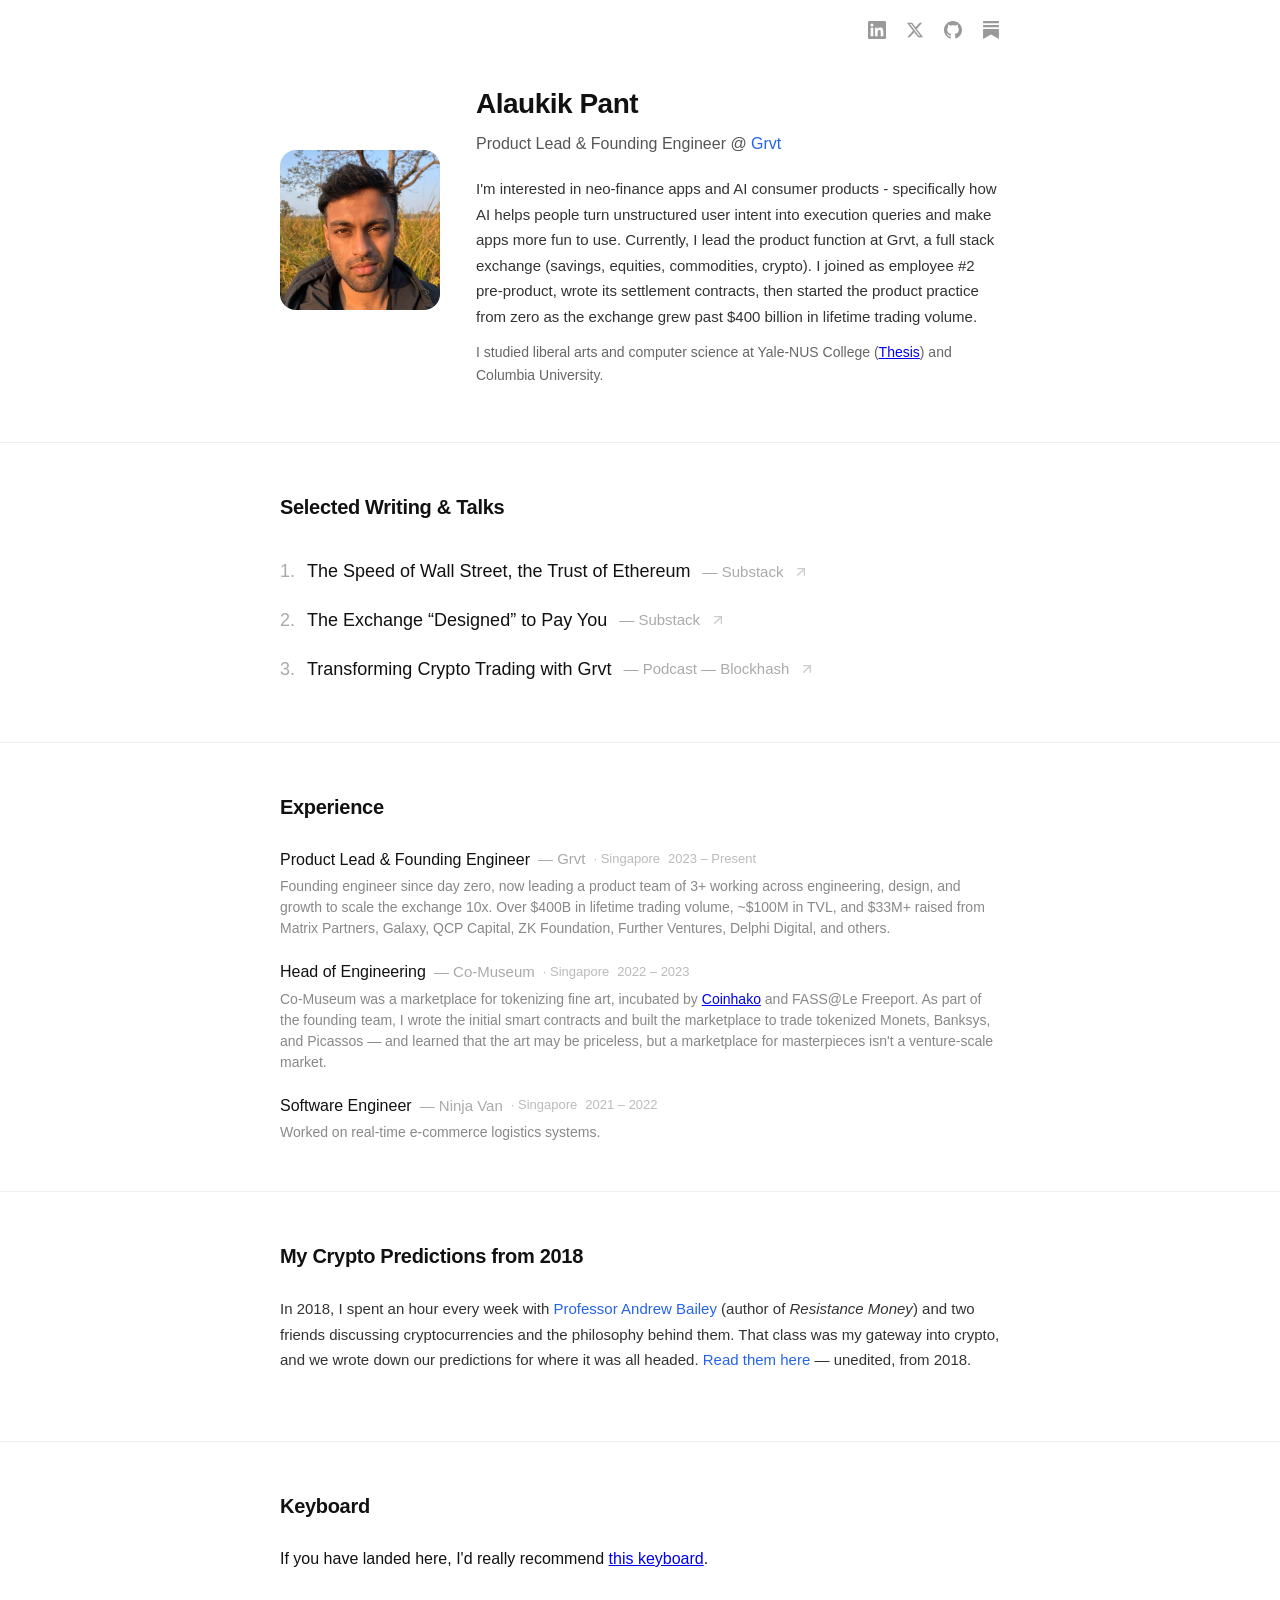
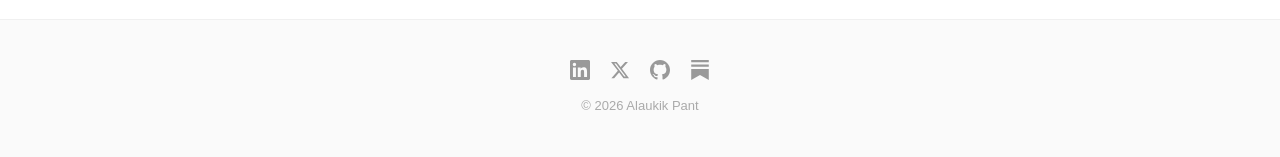
==== commit bb51a3ed: "bio: lead with interests sentence" ====
--- a/about/index.html
+++ b/about/index.html
@@ -89,7 +89,7 @@
         <div class="hero-text">
           <h1>Alaukik Pant</h1>
           <p class="hero-role">Product Lead & Founding Engineer @ <a href="https://grvt.io" target="_blank" rel="noopener">Grvt</a></p>
-          <p class="hero-bio">Currently, I lead the product function at Grvt, a full stack exchange (savings, equities, commodities, crypto). I joined as employee #2 pre-product, wrote its settlement contracts, then started the product practice from zero as the exchange grew past $400 billion in lifetime trading volume. I'm interested in neo-finance apps and AI consumer products - specifically how AI helps people turn unstructured user intent into execution queries and make apps more fun to use.</p>
+          <p class="hero-bio">I'm interested in neo-finance apps and AI consumer products - specifically how AI helps people turn unstructured user intent into execution queries and make apps more fun to use. Currently, I lead the product function at Grvt, a full stack exchange (savings, equities, commodities, crypto). I joined as employee #2 pre-product, wrote its settlement contracts, then started the product practice from zero as the exchange grew past $400 billion in lifetime trading volume.</p>
           <p class="hero-edu">I studied liberal arts and computer science at Yale-NUS College (<a href="https://ilyasergey.net/assets/pdf/papers/Alaukik-Pant-Capstone.pdf" target="_blank" rel="noopener">Thesis</a>) and Columbia University.</p>
         </div>
       </div>
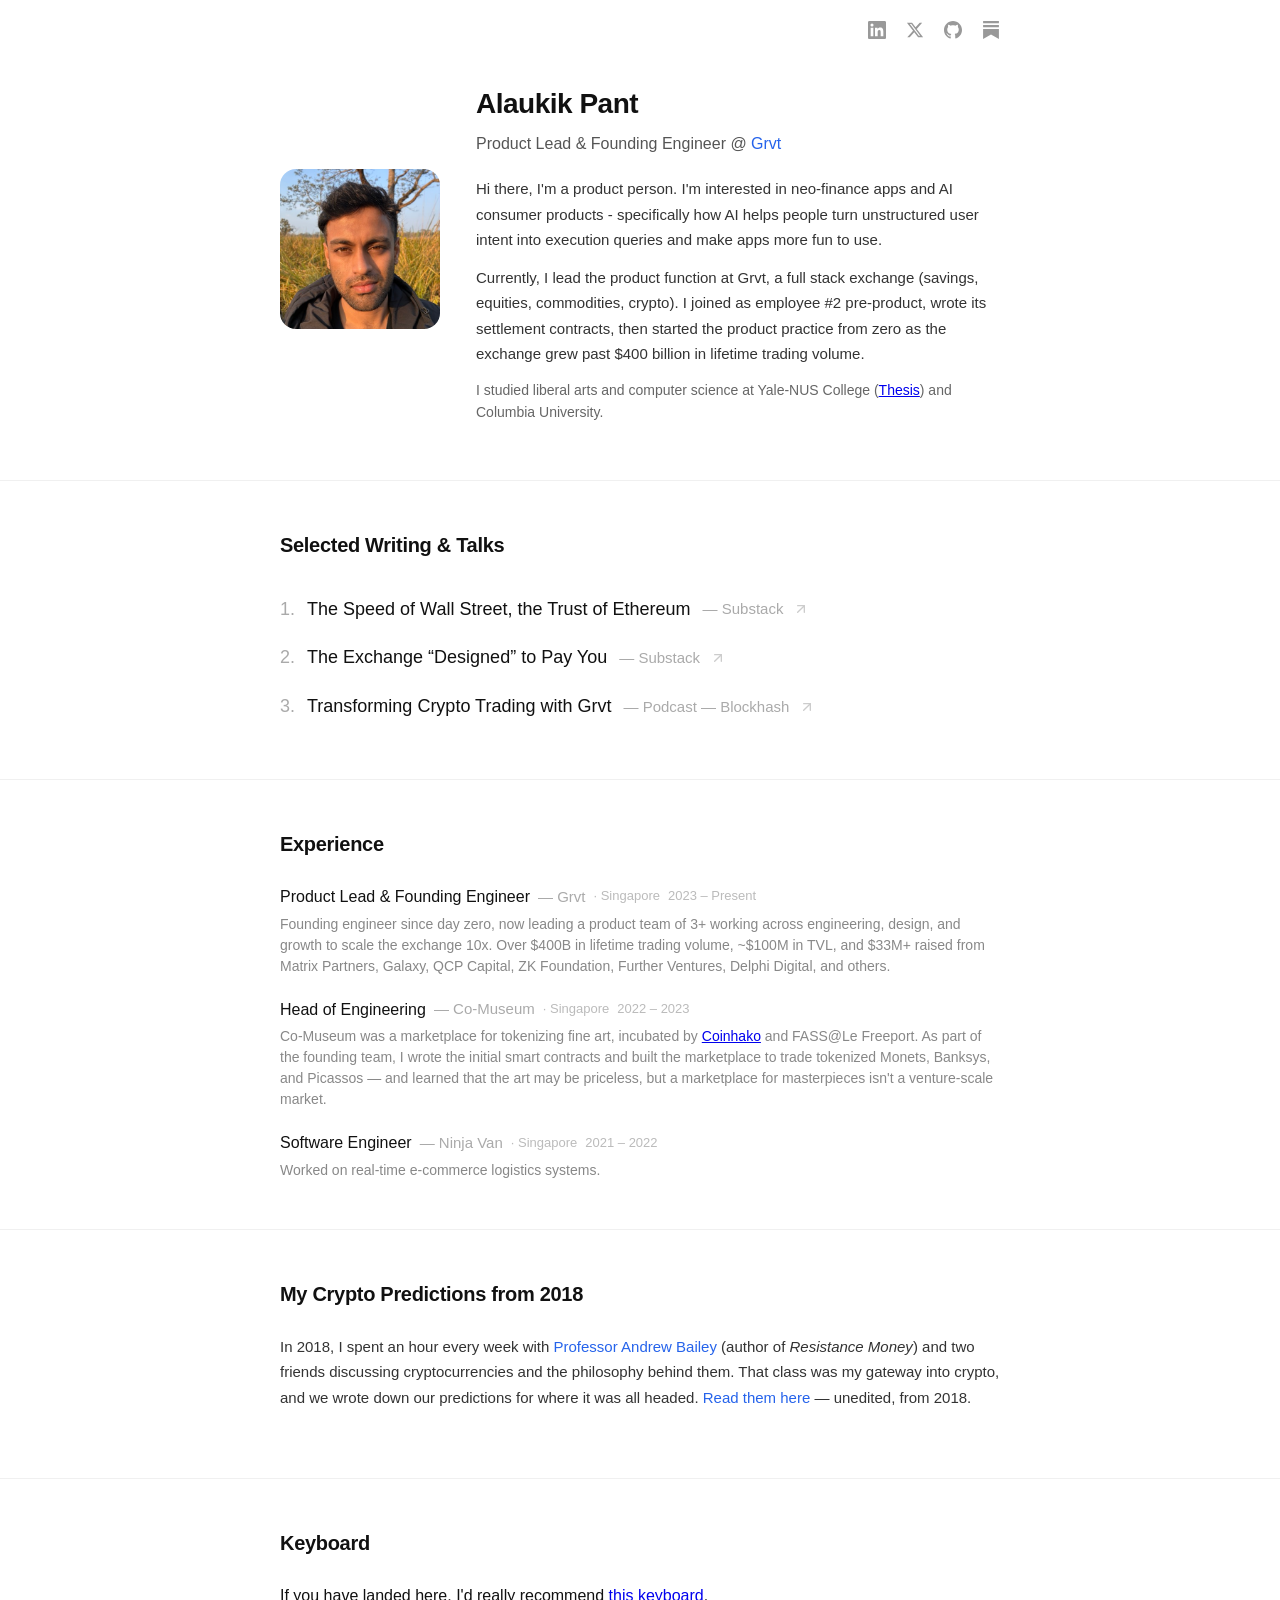
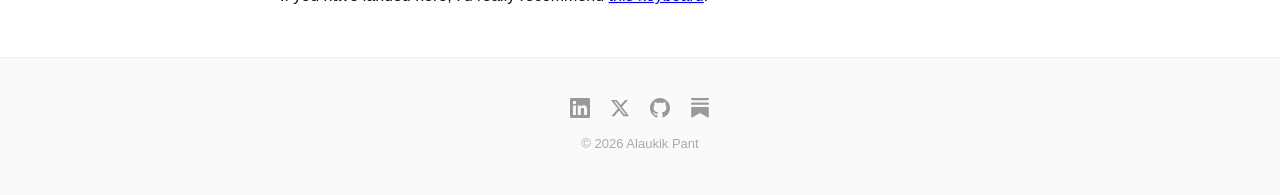
==== commit 68e95c56: "bio: Hi there opener, two paragraphs" ====
--- a/about/index.html
+++ b/about/index.html
@@ -89,7 +89,8 @@
         <div class="hero-text">
           <h1>Alaukik Pant</h1>
           <p class="hero-role">Product Lead & Founding Engineer @ <a href="https://grvt.io" target="_blank" rel="noopener">Grvt</a></p>
-          <p class="hero-bio">I'm interested in neo-finance apps and AI consumer products - specifically how AI helps people turn unstructured user intent into execution queries and make apps more fun to use. Currently, I lead the product function at Grvt, a full stack exchange (savings, equities, commodities, crypto). I joined as employee #2 pre-product, wrote its settlement contracts, then started the product practice from zero as the exchange grew past $400 billion in lifetime trading volume.</p>
+          <p class="hero-bio">Hi there, I'm a product person. I'm interested in neo-finance apps and AI consumer products - specifically how AI helps people turn unstructured user intent into execution queries and make apps more fun to use.</p>
+          <p class="hero-bio">Currently, I lead the product function at Grvt, a full stack exchange (savings, equities, commodities, crypto). I joined as employee #2 pre-product, wrote its settlement contracts, then started the product practice from zero as the exchange grew past $400 billion in lifetime trading volume.</p>
           <p class="hero-edu">I studied liberal arts and computer science at Yale-NUS College (<a href="https://ilyasergey.net/assets/pdf/papers/Alaukik-Pant-Capstone.pdf" target="_blank" rel="noopener">Thesis</a>) and Columbia University.</p>
         </div>
       </div>
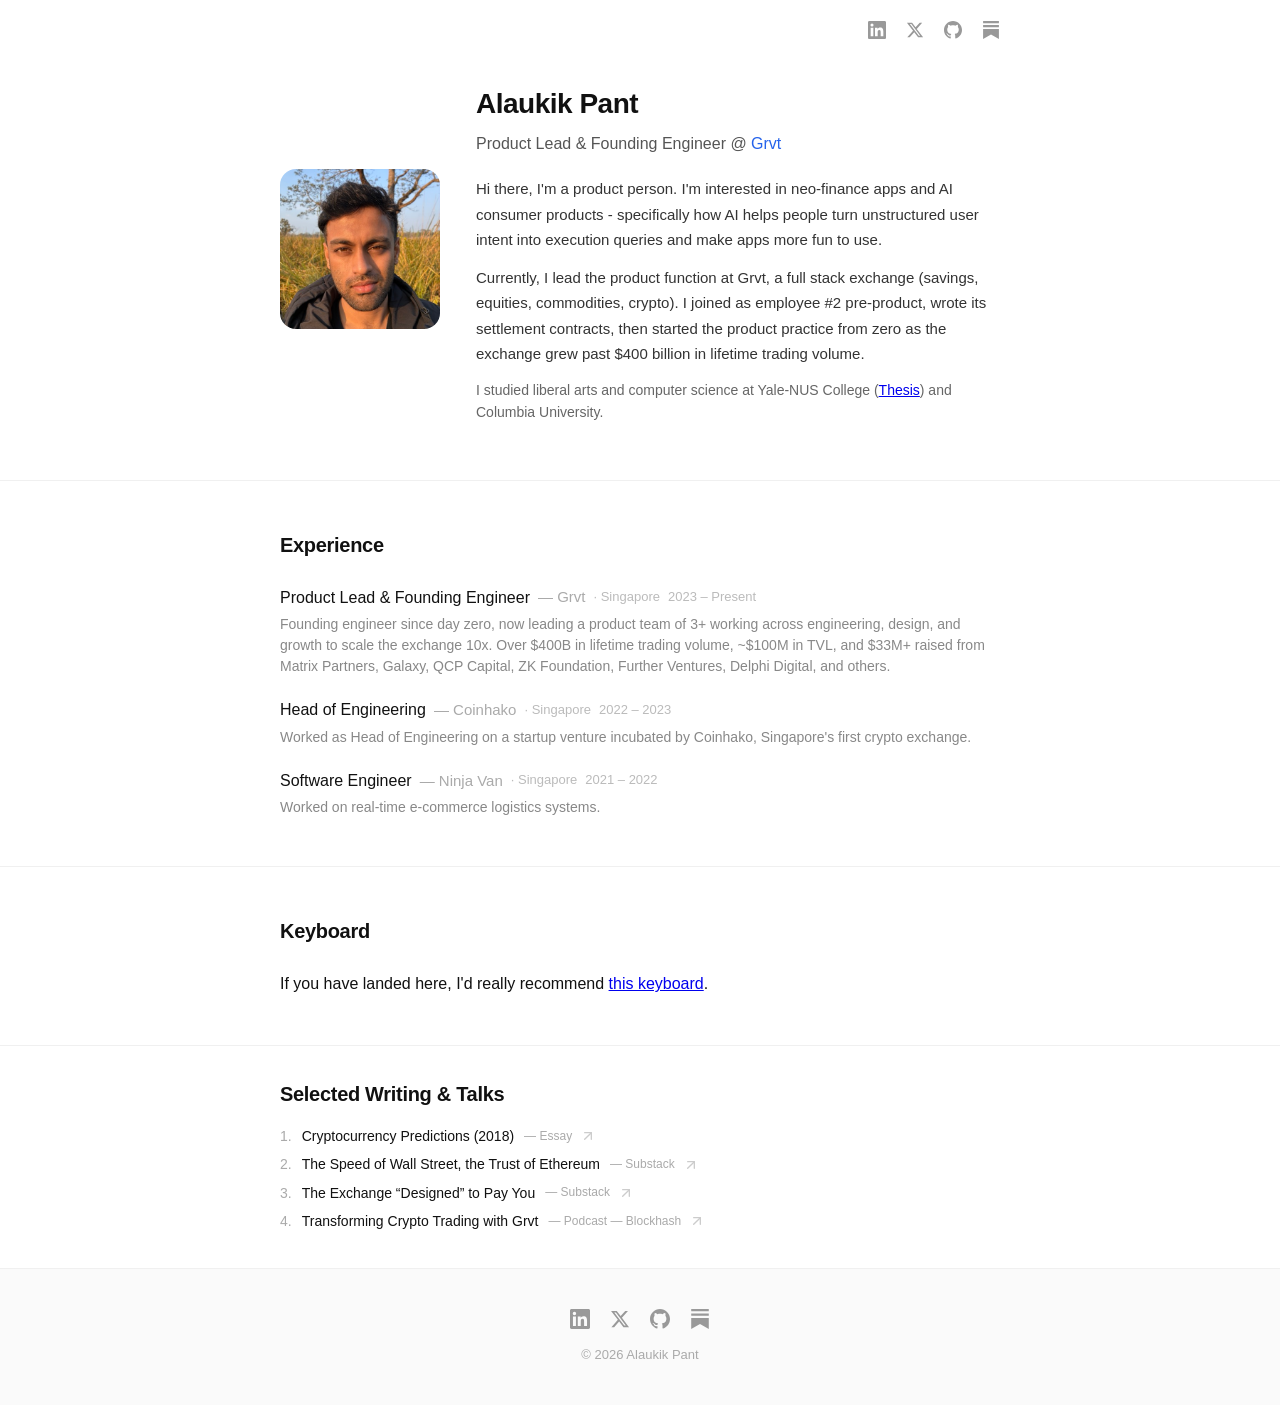
==== commit 250fb11f: "Reorder homepage and feature 2018 predictions" ====
--- a/about/index.html
+++ b/about/index.html
@@ -52,7 +52,7 @@
   <meta name="twitter:description" content="Product Lead & Founding Engineer at Grvt. Building financial products on crypto rails at the intersection of derivatives, blockchains, tokenization, and product strategy.">
   <meta name="twitter:image" content="https://lowkeyanp.com/alaukik.jpg">
 
-  <link rel="stylesheet" href="/styles.css?v=3">
+  <link rel="stylesheet" href="/styles.css?v=4">
   <!-- Cloudflare Web Analytics -->
   <script defer src="https://static.cloudflareinsights.com/beacon.min.js" data-cf-beacon='{"token": "0cdf27c9e2a84dd6ba9b512bd5eab449"}'></script>
   <!-- End Cloudflare Web Analytics -->
@@ -92,33 +92,6 @@
           <p class="hero-bio">Hi there, I'm a product person. I'm interested in neo-finance apps and AI consumer products - specifically how AI helps people turn unstructured user intent into execution queries and make apps more fun to use.</p>
           <p class="hero-bio">Currently, I lead the product function at Grvt, a full stack exchange (savings, equities, commodities, crypto). I joined as employee #2 pre-product, wrote its settlement contracts, then started the product practice from zero as the exchange grew past $400 billion in lifetime trading volume.</p>
           <p class="hero-edu">I studied liberal arts and computer science at Yale-NUS College (<a href="https://ilyasergey.net/assets/pdf/papers/Alaukik-Pant-Capstone.pdf" target="_blank" rel="noopener">Thesis</a>) and Columbia University.</p>
-        </div>
-      </div>
-    </section>
-
-    <!-- Writing & Talks -->
-    <section class="section">
-      <div class="section-inner">
-        <h2>Selected Writing & Talks</h2>
-        <div class="cards">
-          <a href="https://lowkeyanp.substack.com/p/the-speed-of-wall-street-the-trust" target="_blank" rel="noopener" class="card">
-            <span class="card-number">1.</span>
-            <span class="card-title">The Speed of Wall Street, the Trust of Ethereum</span>
-            <span class="card-source">Substack</span>
-            <svg class="card-arrow" width="16" height="16" viewBox="0 0 24 24" fill="none" stroke="currentColor" stroke-width="2" stroke-linecap="round" stroke-linejoin="round"><line x1="7" y1="17" x2="17" y2="7"/><polyline points="7 7 17 7 17 17"/></svg>
-          </a>
-          <a href="https://lowkeyanp.substack.com/p/38414883-9e41-453d-8dd5-8f0fce562d04" target="_blank" rel="noopener" class="card">
-            <span class="card-number">2.</span>
-            <span class="card-title">The Exchange &ldquo;Designed&rdquo; to Pay You</span>
-            <span class="card-source">Substack</span>
-            <svg class="card-arrow" width="16" height="16" viewBox="0 0 24 24" fill="none" stroke="currentColor" stroke-width="2" stroke-linecap="round" stroke-linejoin="round"><line x1="7" y1="17" x2="17" y2="7"/><polyline points="7 7 17 7 17 17"/></svg>
-          </a>
-          <a href="https://www.youtube.com/watch?v=D9rjHwnZIdc&t=1478s" target="_blank" rel="noopener" class="card">
-            <span class="card-number">3.</span>
-            <span class="card-title">Transforming Crypto Trading with Grvt</span>
-            <span class="card-source">Podcast — Blockhash</span>
-            <svg class="card-arrow" width="16" height="16" viewBox="0 0 24 24" fill="none" stroke="currentColor" stroke-width="2" stroke-linecap="round" stroke-linejoin="round"><line x1="7" y1="17" x2="17" y2="7"/><polyline points="7 7 17 7 17 17"/></svg>
-          </a>
         </div>
       </div>
     </section>
@@ -140,11 +113,11 @@
           <div class="experience-item">
             <div class="experience-header">
               <span class="experience-role">Head of Engineering</span>
-              <span class="experience-company">Co-Museum</span>
+              <span class="experience-company"><a href="https://www.coinhako.com" target="_blank" rel="noopener">Coinhako</a></span>
               <span class="experience-location">Singapore</span>
               <span class="experience-duration">2022 – 2023</span>
             </div>
-            <p class="experience-desc">Co-Museum was a marketplace for tokenizing fine art, incubated by <a href="https://www.coinhako.com" target="_blank" rel="noopener">Coinhako</a> and FASS@Le Freeport. As part of the founding team, I wrote the initial smart contracts and built the marketplace to trade tokenized Monets, Banksys, and Picassos — and learned that the art may be priceless, but a marketplace for masterpieces isn't a venture-scale market.</p>
+            <p class="experience-desc">Worked as Head of Engineering on a startup venture incubated by Coinhako, Singapore's first crypto exchange.</p>
           </div>
           <div class="experience-item">
             <div class="experience-header">
@@ -159,16 +132,6 @@
       </div>
     </section>
 
-    <!-- Predictions -->
-    <section class="section crypto-origin">
-      <div class="section-inner">
-        <h2>My Crypto Predictions from 2018</h2>
-        <div class="crypto-origin-text">
-          <p>In 2018, I spent an hour every week with <a href="https://x.com/resistancemoney" target="_blank" rel="noopener">Professor Andrew Bailey</a> (author of <em>Resistance Money</em>) and two friends discussing cryptocurrencies and the philosophy behind them. That class was my gateway into crypto, and we wrote down our predictions for where it was all headed. <a href="/predictions">Read them here</a> — unedited, from 2018.</p>
-        </div>
-      </div>
-    </section>
-
     <!-- Keyboard -->
     <section class="section keyboard-origin">
       <div class="section-inner">
@@ -178,6 +141,40 @@
         </div>
       </div>
     </section>
+
+    <!-- Writing & Talks -->
+    <section class="section writing-talks">
+      <div class="section-inner">
+        <h2>Selected Writing & Talks</h2>
+        <div class="cards">
+          <a href="/predictions" class="card">
+            <span class="card-number">1.</span>
+            <span class="card-title">Cryptocurrency Predictions (2018)</span>
+            <span class="card-source">Essay</span>
+            <svg class="card-arrow" width="16" height="16" viewBox="0 0 24 24" fill="none" stroke="currentColor" stroke-width="2" stroke-linecap="round" stroke-linejoin="round"><line x1="7" y1="17" x2="17" y2="7"/><polyline points="7 7 17 7 17 17"/></svg>
+          </a>
+          <a href="https://lowkeyanp.substack.com/p/the-speed-of-wall-street-the-trust" target="_blank" rel="noopener" class="card">
+            <span class="card-number">2.</span>
+            <span class="card-title">The Speed of Wall Street, the Trust of Ethereum</span>
+            <span class="card-source">Substack</span>
+            <svg class="card-arrow" width="16" height="16" viewBox="0 0 24 24" fill="none" stroke="currentColor" stroke-width="2" stroke-linecap="round" stroke-linejoin="round"><line x1="7" y1="17" x2="17" y2="7"/><polyline points="7 7 17 7 17 17"/></svg>
+          </a>
+          <a href="https://lowkeyanp.substack.com/p/38414883-9e41-453d-8dd5-8f0fce562d04" target="_blank" rel="noopener" class="card">
+            <span class="card-number">3.</span>
+            <span class="card-title">The Exchange &ldquo;Designed&rdquo; to Pay You</span>
+            <span class="card-source">Substack</span>
+            <svg class="card-arrow" width="16" height="16" viewBox="0 0 24 24" fill="none" stroke="currentColor" stroke-width="2" stroke-linecap="round" stroke-linejoin="round"><line x1="7" y1="17" x2="17" y2="7"/><polyline points="7 7 17 7 17 17"/></svg>
+          </a>
+          <a href="https://www.youtube.com/watch?v=D9rjHwnZIdc&t=1478s" target="_blank" rel="noopener" class="card">
+            <span class="card-number">4.</span>
+            <span class="card-title">Transforming Crypto Trading with Grvt</span>
+            <span class="card-source">Podcast — Blockhash</span>
+            <svg class="card-arrow" width="16" height="16" viewBox="0 0 24 24" fill="none" stroke="currentColor" stroke-width="2" stroke-linecap="round" stroke-linejoin="round"><line x1="7" y1="17" x2="17" y2="7"/><polyline points="7 7 17 7 17 17"/></svg>
+          </a>
+        </div>
+      </div>
+    </section>
+
 
   </main>
 
--- a/styles.css
+++ b/styles.css
@@ -234,6 +234,30 @@
   font-size: 14px;
   color: #888;
   line-height: 1.5;
+}
+
+/* Writing & Talks */
+.writing-talks {
+  padding-top: 32px;
+  padding-bottom: 32px;
+}
+
+.writing-talks .section-inner h2 {
+  margin-bottom: 12px;
+}
+
+.writing-talks .card {
+  padding: 3px 0;
+  gap: 6px;
+}
+
+.writing-talks .card-number,
+.writing-talks .card-title {
+  font-size: 14px;
+}
+
+.writing-talks .card-source {
+  font-size: 12px;
 }
 
 /* Cards */
@@ -461,6 +485,11 @@
     padding: 36px 24px;
   }
 
+  .writing-talks {
+    padding-top: 24px;
+    padding-bottom: 24px;
+  }
+
   .tags {
     justify-content: center;
   }
@@ -490,6 +519,15 @@
     font-size: 14px;
   }
 
+  .writing-talks .card-number,
+  .writing-talks .card-title {
+    font-size: 14px;
+  }
+
+  .writing-talks .card-source {
+    font-size: 12px;
+  }
+
   /* Header adjustments */
 
 
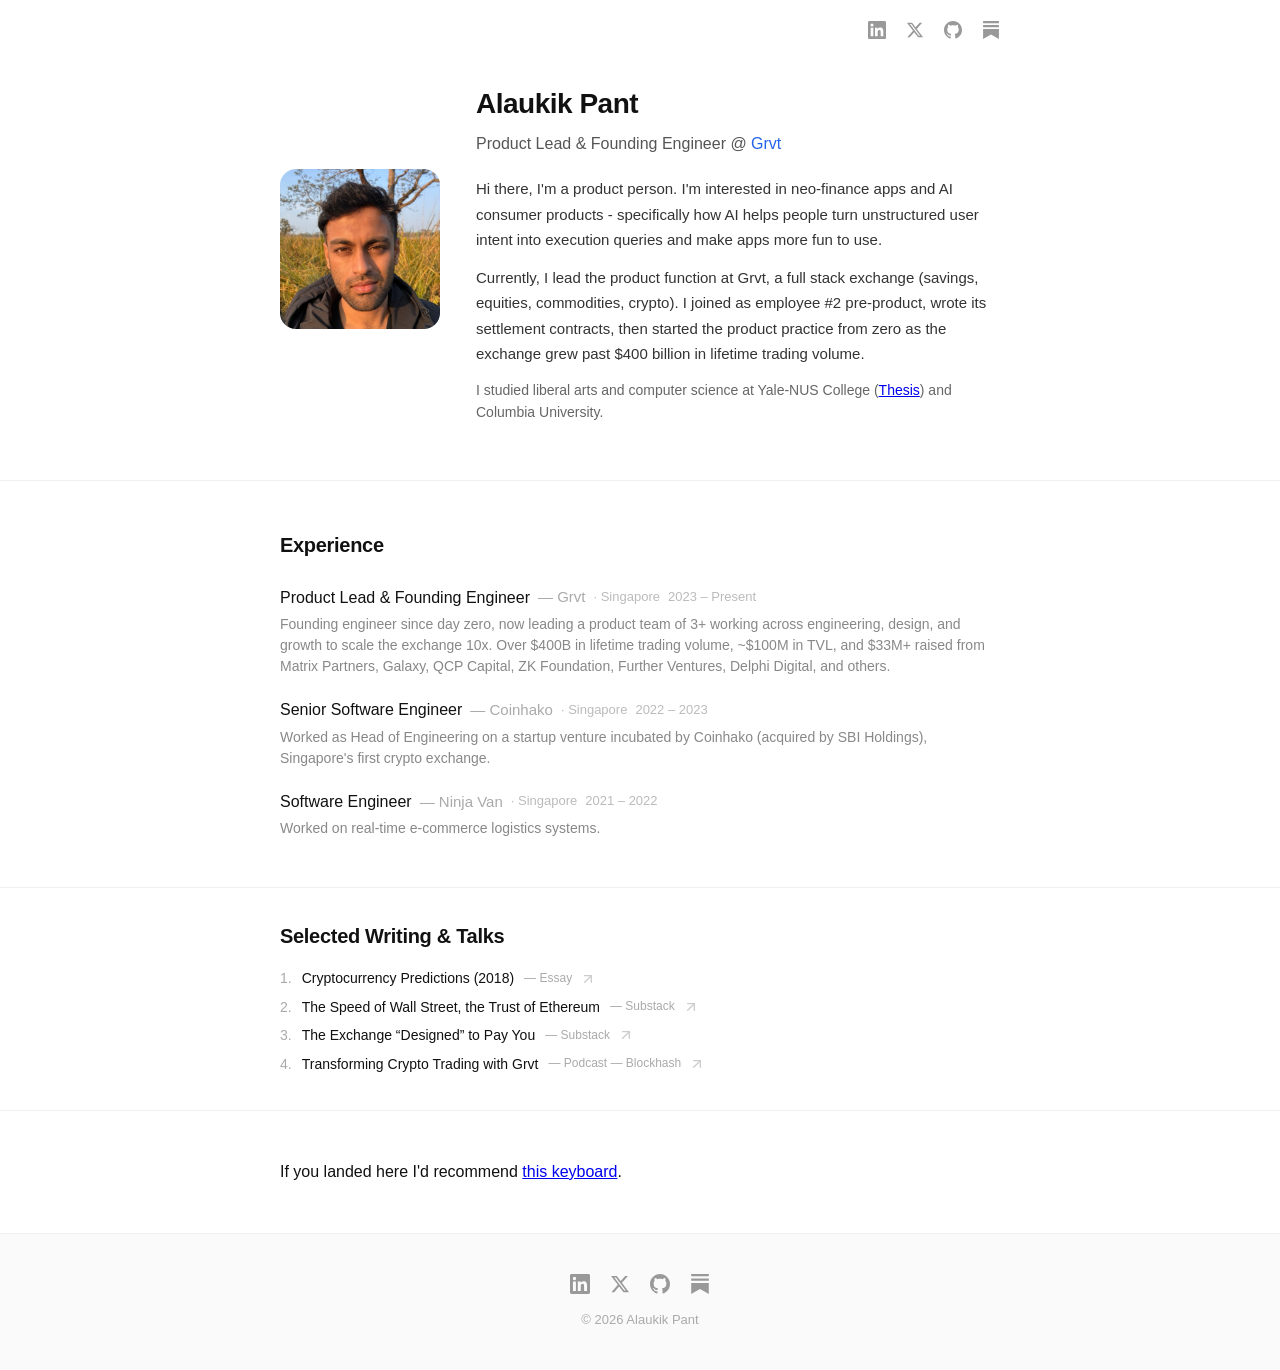
==== commit 035f1ee8: "Refine Coinhako role and homepage footer note" ====
--- a/about/index.html
+++ b/about/index.html
@@ -112,12 +112,12 @@
           </div>
           <div class="experience-item">
             <div class="experience-header">
-              <span class="experience-role">Head of Engineering</span>
+              <span class="experience-role">Senior Software Engineer</span>
               <span class="experience-company"><a href="https://www.coinhako.com" target="_blank" rel="noopener">Coinhako</a></span>
               <span class="experience-location">Singapore</span>
               <span class="experience-duration">2022 – 2023</span>
             </div>
-            <p class="experience-desc">Worked as Head of Engineering on a startup venture incubated by Coinhako, Singapore's first crypto exchange.</p>
+            <p class="experience-desc">Worked as Head of Engineering on a startup venture incubated by Coinhako (acquired by SBI Holdings), Singapore's first crypto exchange.</p>
           </div>
           <div class="experience-item">
             <div class="experience-header">
@@ -132,16 +132,6 @@
       </div>
     </section>
 
-    <!-- Keyboard -->
-    <section class="section keyboard-origin">
-      <div class="section-inner">
-        <h2>Keyboard</h2>
-        <div class="keyboard-origin-text">
-          <p>If you have landed here, I'd really recommend <a href="https://ergodox-ez.com/" target="_blank" rel="noopener">this keyboard</a>.</p>
-        </div>
-      </div>
-    </section>
-
     <!-- Writing & Talks -->
     <section class="section writing-talks">
       <div class="section-inner">
@@ -171,6 +161,16 @@
             <span class="card-source">Podcast — Blockhash</span>
             <svg class="card-arrow" width="16" height="16" viewBox="0 0 24 24" fill="none" stroke="currentColor" stroke-width="2" stroke-linecap="round" stroke-linejoin="round"><line x1="7" y1="17" x2="17" y2="7"/><polyline points="7 7 17 7 17 17"/></svg>
           </a>
+        </div>
+      </div>
+    </section>
+
+
+    <!-- Keyboard -->
+    <section class="section keyboard-origin">
+      <div class="section-inner">
+        <div class="keyboard-origin-text">
+          <p>If you landed here I'd recommend <a href="https://ergodox-ez.com/" target="_blank" rel="noopener">this keyboard</a>.</p>
         </div>
       </div>
     </section>
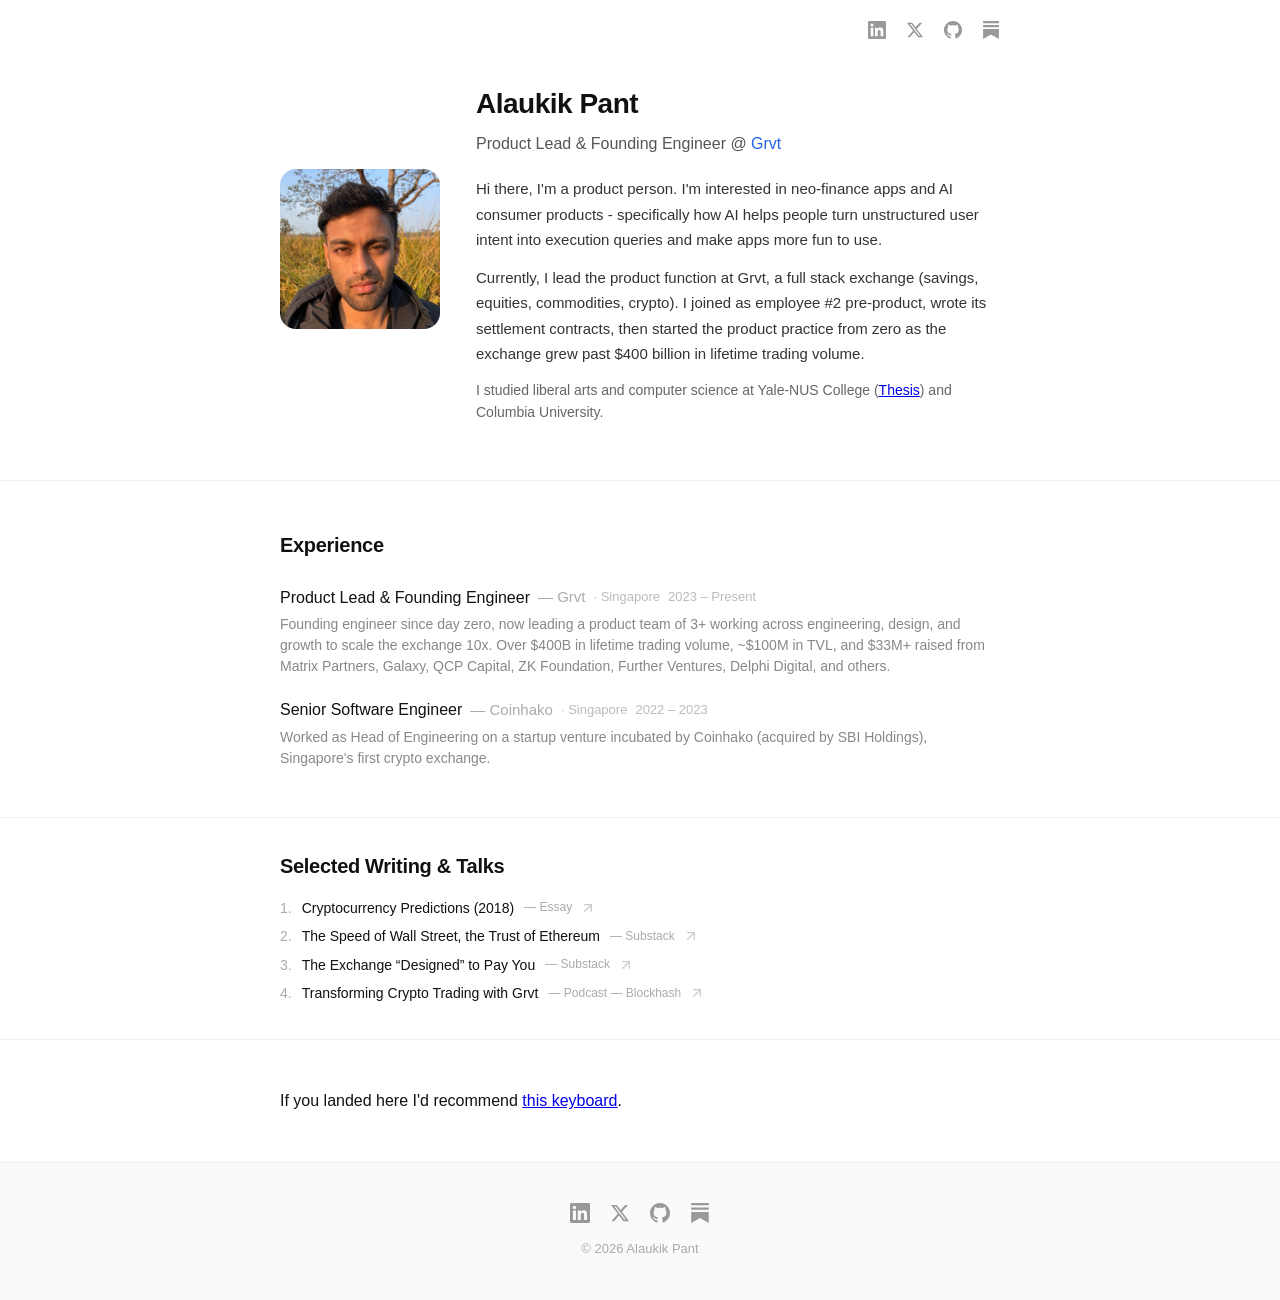
==== commit 00ef5657: "Remove Ninja Van from experience" ====
--- a/about/index.html
+++ b/about/index.html
@@ -119,15 +119,6 @@
             </div>
             <p class="experience-desc">Worked as Head of Engineering on a startup venture incubated by Coinhako (acquired by SBI Holdings), Singapore's first crypto exchange.</p>
           </div>
-          <div class="experience-item">
-            <div class="experience-header">
-              <span class="experience-role">Software Engineer</span>
-              <span class="experience-company"><a href="https://www.ninjavan.co" target="_blank" rel="noopener">Ninja Van</a></span>
-              <span class="experience-location">Singapore</span>
-              <span class="experience-duration">2021 – 2022</span>
-            </div>
-            <p class="experience-desc">Worked on real-time e-commerce logistics systems.</p>
-          </div>
         </div>
       </div>
     </section>
